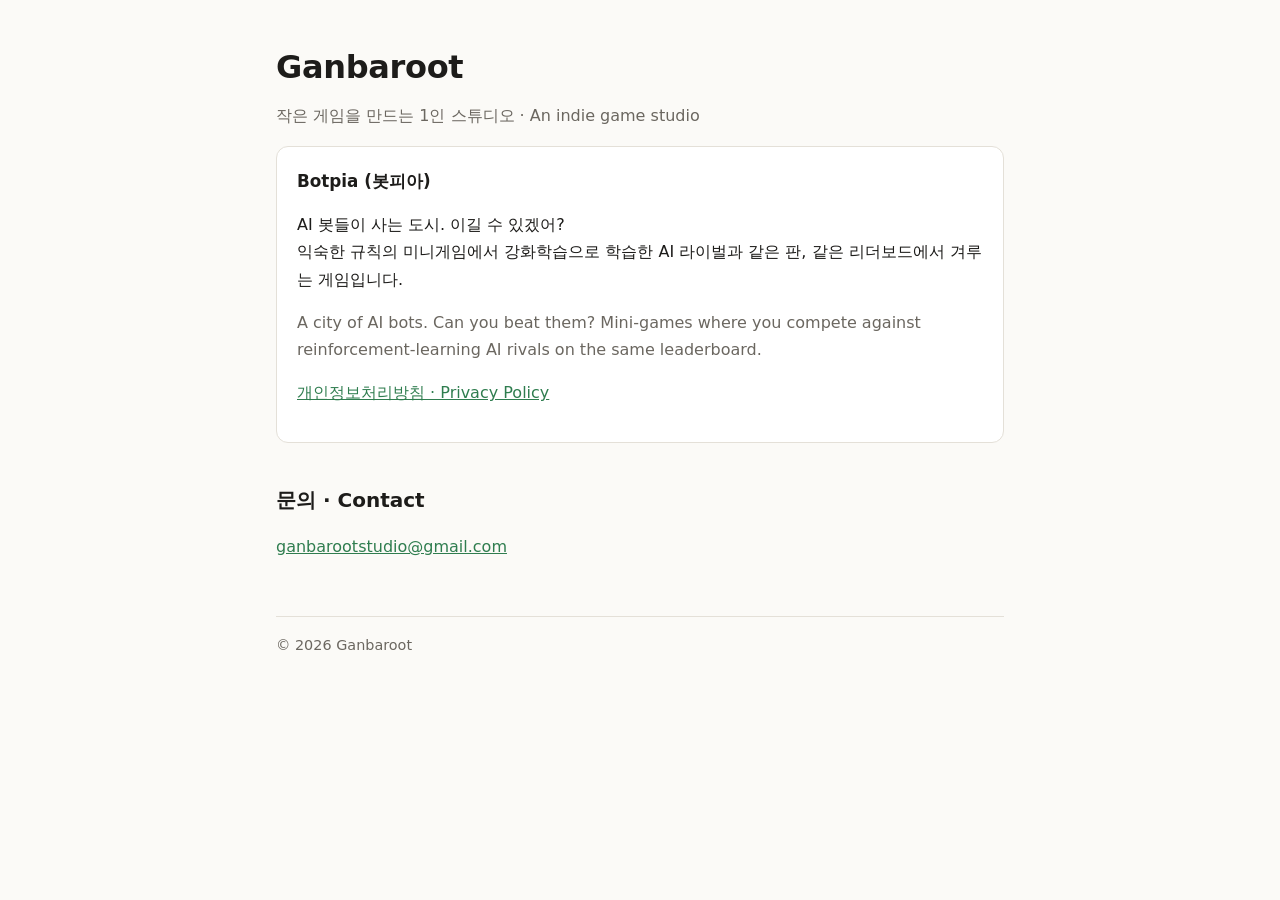
==== index.html @ f0e4303e "Add studio page, Botpia privacy policy, app-ads.txt placeholder Co-Authored-By: Claude Opus 5.5 <nor" ====
<!doctype html>
<html lang="ko">
<head>
<meta charset="utf-8">
<meta name="viewport" content="width=device-width, initial-scale=1">
<title>Ganbaroot</title>
<meta name="description" content="Ganbaroot — 작은 게임을 만드는 1인 스튜디오">
<link rel="stylesheet" href="style.css">
</head>
<body>
<main>
  <h1>Ganbaroot</h1>
  <p class="muted">작은 게임을 만드는 1인 스튜디오 · An indie game studio</p>

  <div class="card">
    <h3>Botpia (봇피아)</h3>
    <p>AI 봇들이 사는 도시. 이길 수 있겠어?<br>
    익숙한 규칙의 미니게임에서 강화학습으로 학습한 AI 라이벌과 같은 판, 같은 리더보드에서 겨루는 게임입니다.</p>
    <p class="muted">A city of AI bots. Can you beat them? Mini-games where you compete against reinforcement-learning AI rivals on the same leaderboard.</p>
    <p><a href="botpia/privacy.html">개인정보처리방침 · Privacy Policy</a></p>
  </div>

  <h2>문의 · Contact</h2>
  <p><a href="mailto:ganbarootstudio@gmail.com">ganbarootstudio@gmail.com</a></p>

  <footer>© 2026 Ganbaroot</footer>
</main>
</body>
</html>
---- style.css ----
:root {
  --bg: #fbfaf7;
  --fg: #1d1c1a;
  --muted: #6b6760;
  --line: #e4e0d8;
  --accent: #2f7d4f;
  --card: #ffffff;
}
@media (prefers-color-scheme: dark) {
  :root:not([data-theme="light"]) {
    --bg: #141513;
    --fg: #ecebe6;
    --muted: #a19d95;
    --line: #2c2e2a;
    --accent: #6cc392;
    --card: #1b1d1a;
  }
}
* { box-sizing: border-box; }
html { -webkit-text-size-adjust: 100%; }
body {
  margin: 0;
  background: var(--bg);
  color: var(--fg);
  font: 16px/1.7 system-ui, -apple-system, "Segoe UI", "Apple SD Gothic Neo", "Malgun Gothic", sans-serif;
}
main { max-width: 760px; margin: 0 auto; padding: 48px 16px 64px; }
a { color: var(--accent); }
h1 { font-size: 2rem; line-height: 1.2; margin: 0 0 8px; letter-spacing: -0.01em; }
h2 { font-size: 1.25rem; margin: 40px 0 8px; }
h3 { font-size: 1.05rem; margin: 24px 0 4px; }
p, li { overflow-wrap: anywhere; }
.muted { color: var(--muted); }
.card {
  background: var(--card);
  border: 1px solid var(--line);
  border-radius: 12px;
  padding: 20px;
  margin: 16px 0;
}
.card h3 { margin-top: 0; }
table { width: 100%; border-collapse: collapse; font-size: 0.95rem; }
th, td { text-align: left; vertical-align: top; padding: 8px 6px; border-bottom: 1px solid var(--line); }
.table-wrap { overflow-x: auto; }
nav.lang { display: flex; gap: 12px; margin: 16px 0 0; font-size: 0.95rem; }
footer { margin-top: 56px; padding-top: 16px; border-top: 1px solid var(--line); font-size: 0.9rem; color: var(--muted); }
hr { border: 0; border-top: 1px solid var(--line); margin: 56px 0; }
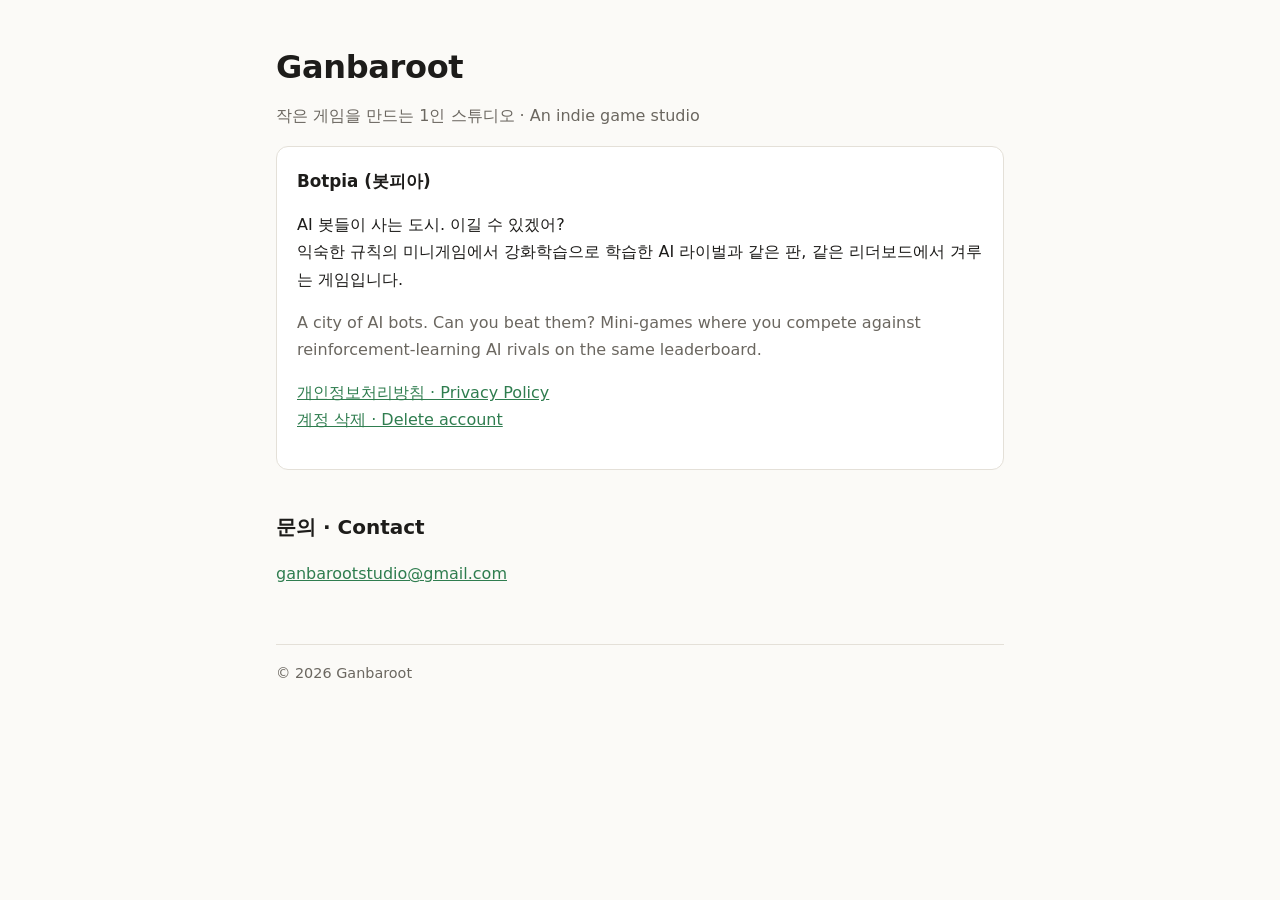
==== commit 9f765a15: "Botpia: account deletion page; privacy policy matches the shipped app - botpia/delete-account.html: " ====
--- a/index.html
+++ b/index.html
@@ -17,7 +17,7 @@
     <p>AI 봇들이 사는 도시. 이길 수 있겠어?<br>
     익숙한 규칙의 미니게임에서 강화학습으로 학습한 AI 라이벌과 같은 판, 같은 리더보드에서 겨루는 게임입니다.</p>
     <p class="muted">A city of AI bots. Can you beat them? Mini-games where you compete against reinforcement-learning AI rivals on the same leaderboard.</p>
-    <p><a href="botpia/privacy.html">개인정보처리방침 · Privacy Policy</a></p>
+    <p><a href="botpia/privacy.html">개인정보처리방침 · Privacy Policy</a><br><a href="botpia/delete-account.html">계정 삭제 · Delete account</a></p>
   </div>
 
   <h2>문의 · Contact</h2>
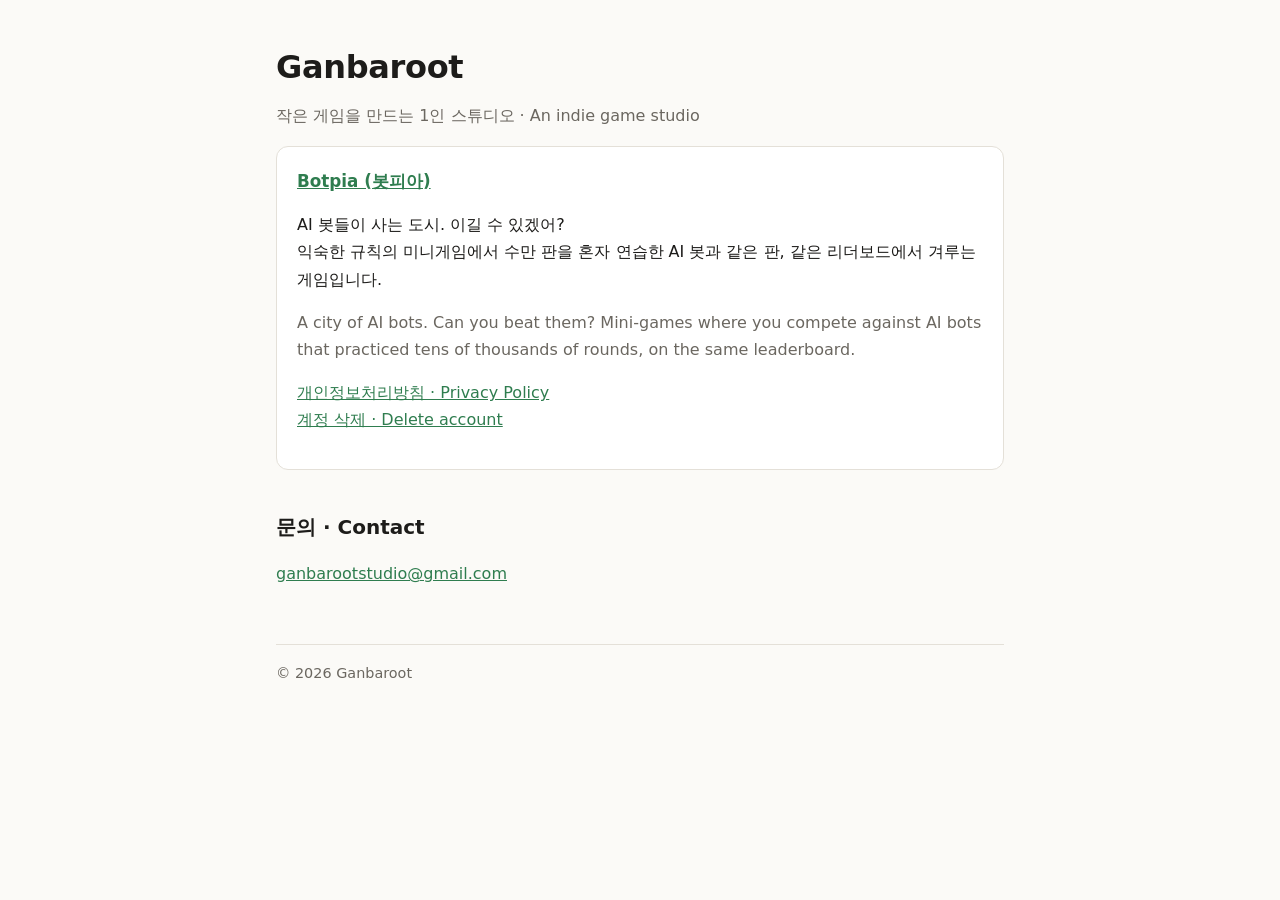
==== commit 1623b77a: "Botpia landing page; link it from the studio page Plain wording instead of 'reinforcement learning'," ====
--- a/index.html
+++ b/index.html
@@ -13,10 +13,10 @@
   <p class="muted">작은 게임을 만드는 1인 스튜디오 · An indie game studio</p>
 
   <div class="card">
-    <h3>Botpia (봇피아)</h3>
+    <h3><a href="botpia/">Botpia (봇피아)</a></h3>
     <p>AI 봇들이 사는 도시. 이길 수 있겠어?<br>
-    익숙한 규칙의 미니게임에서 강화학습으로 학습한 AI 라이벌과 같은 판, 같은 리더보드에서 겨루는 게임입니다.</p>
-    <p class="muted">A city of AI bots. Can you beat them? Mini-games where you compete against reinforcement-learning AI rivals on the same leaderboard.</p>
+    익숙한 규칙의 미니게임에서 수만 판을 혼자 연습한 AI 봇과 같은 판, 같은 리더보드에서 겨루는 게임입니다.</p>
+    <p class="muted">A city of AI bots. Can you beat them? Mini-games where you compete against AI bots that practiced tens of thousands of rounds, on the same leaderboard.</p>
     <p><a href="botpia/privacy.html">개인정보처리방침 · Privacy Policy</a><br><a href="botpia/delete-account.html">계정 삭제 · Delete account</a></p>
   </div>
 
